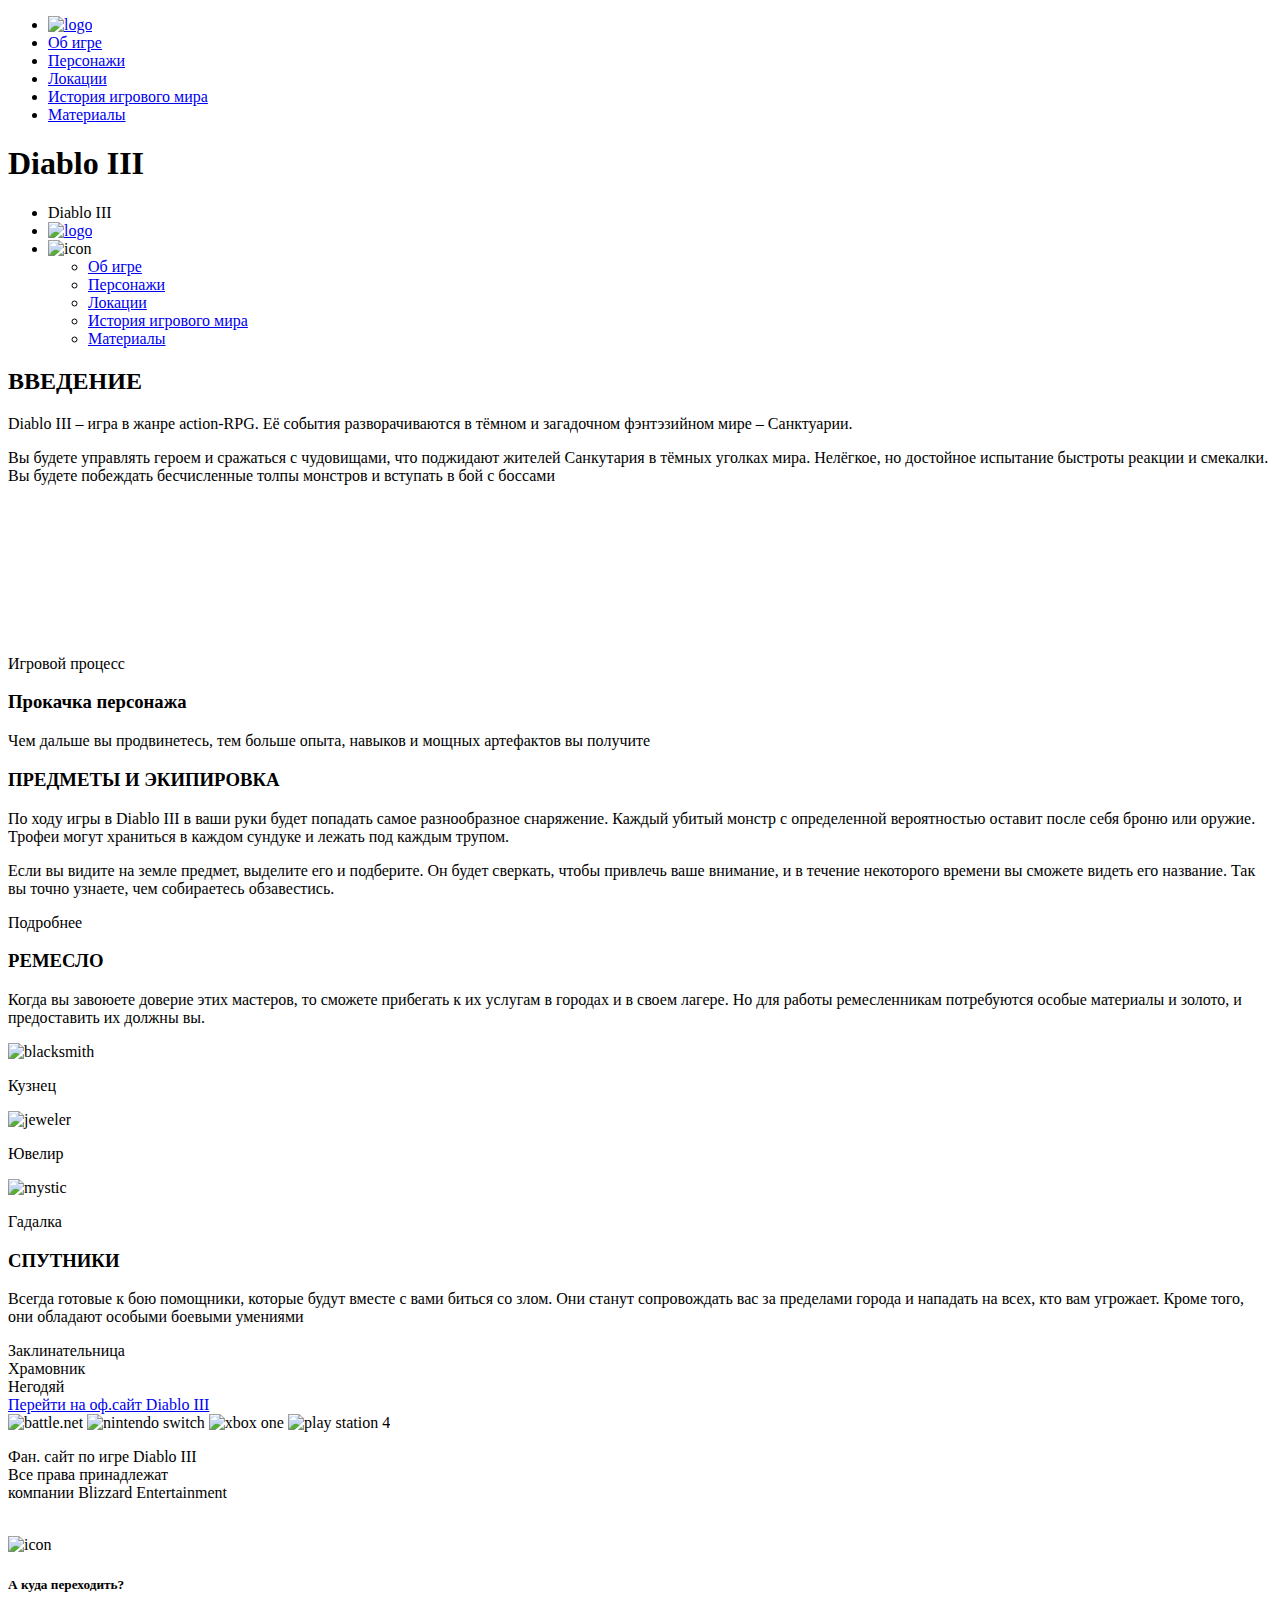
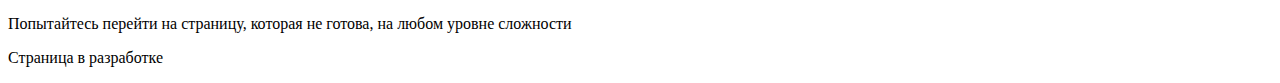
==== about-the-game.html @ d880ed11 "Add files via upload" ====
<!DOCTYPE HTML>
<html lang="ru">
	<head>
		<meta charset="utf-8">
		<meta name="viewport" content="width=device-width, initial-scale=1">
		<title>Diablo III</title>
		<link rel="stylesheet" type="text/css" href="Css/style.css">
		<link rel="stylesheet" type="text/css" href="../Coursework/Css/about-the-game.css">
		<link rel="stylesheet" type="text/css" href="Css/media-to-800.css">
		<link rel="stylesheet" type="text/css" href="Css/media-to-500.css">
		<link rel="stylesheet" type="text/css" href="Css/media-from-2000.css">
		<link rel="shortcut icon" href="img/logo.png" type="image/x-icon">
	</head>
	<body id="body">
		<header>
			<div class="menu">
				<ul class="menu__list">
					<li>
						<a href="index.html"><img class="menu__logo" src="img/logo.png" alt="logo"></a>
					</li>
					<li><a href="about-the-game.html">Об игре</a></li>
					<li><a href="error-404.html">Персонажи</a></li>
					<li><a href="error-404.html">Локации</a></li>
					<li><a href="error-404.html">История игрового мира</a></li>
					<li><a href="error-404.html">Материалы</a></li>
				</ul>
				<h1>Diablo III</h1>
			</div>
			<div class="menu-for-mobile">
				<ul class="menu-for-mobile__list">
					<li class="not-h1">
						Diablo III 
					</li>
					<li>
						<a href="index.html"><img class="menu-for-mobile__logo" src="img/logo.png" alt="logo"></a>
					</li>
					<li>
						<img onclick="myFunction()" class="dropbtn menu-for-mobile__icon-menu" src="img/menu-icon-mobile.svg" alt="icon">
						<div class="menu-dropdown-block">
							<ul id="myDropdown" class="dropdown-content">
								<li><a href="about-the-game.html">Об игре</a></li>
								<li><a href="error-404.html">Персонажи</a></li>
								<li><a href="error-404.html">Локации</a></li>
								<li><a href="error-404.html">История игрового мира</a></li>
								<li><a href="error-404.html">Материалы</a></li>
							</ul>
						</div>
					</li>
				</ul>
			</div>
			<div class="block-under-menu"></div>
		</header>
		<section class="introduction">
			<div class="introduction__block-1">
				<div class="introduction__info">
					<h2>ВВЕДЕНИЕ</h2>
					<p>Diablo III – игра в жанре action-RPG. Её события разворачиваются в тёмном и загадочном фэнтэзийном мире – Санктуарии.</p>
					<p>Вы будете управлять героем и сражаться с чудовищами, что поджидают жителей Санкутария в тёмных уголках мира. Нелёгкое, но достойное испытание быстроты реакции и смекалки. Вы будете побеждать бесчисленные толпы монстров и вступать в бой с боссами</p>
				</div>
				<div class="introduction__video">
					<video autoplay loop muted src="video/gameplay-video.mp4"></video>
					<div class="introduction__btn" onclick="NotReadyFunction()">
						<span>Игровой процесс</span>
					</div>
				</div>
			</div>
			<div class="introduction__block-2">
				<h3>Прокачка персонажа</h3>
				<p>Чем дальше вы продвинетесь, тем больше опыта, навыков и мощных артефактов вы получите</p>
				<div class="introduction__img">
					<div class="introduction__img-one introduction__img-one--first"></div>
					<div class="introduction__img-one introduction__img-one--second"></div>
					<div class="introduction__img-one introduction__img-one--third"></div>
				</div>
			</div>
		</section>
		<section class="equipment">
			<h3>ПРЕДМЕТЫ И ЭКИПИРОВКА</h3>
			<p>По ходу игры в Diablo III в ваши руки будет попадать самое разнообразное снаряжение. Каждый убитый монстр с определенной вероятностью оставит после себя броню или оружие. Трофеи могут храниться в каждом сундуке и лежать под каждым трупом.</p>
			<p>Если вы видите на земле предмет, выделите его и подберите. Он будет сверкать, чтобы привлечь ваше внимание, и в течение некоторого времени вы сможете видеть его название. Так вы точно узнаете, чем собираетесь обзавестись.</p>
			<div class="equipment__btn" onclick="NotReadyFunction()">
				<span>Подробнее</span>
			</div>
		</section>
		<section class="craft">
			<h3>РЕМЕСЛО</h3>
			<p>Когда вы завоюете доверие этих мастеров, то сможете прибегать к их услугам в городах и в своем лагере. Но для работы ремесленникам потребуются особые материалы и золото, и предоставить их должны вы.</p>
			<div class="craft__nps">
				<div class="craft__one-nps" onclick="NotReadyFunction()">
					<img src="img/about-the-game/blacksmith.png" alt="blacksmith">
					<p>Кузнец</p>
				</div>
				<div class="craft__one-nps" onclick="NotReadyFunction()">
					<img src="img/about-the-game/jeweler.png" alt="jeweler">
					<p>Ювелир</p>
				</div>
				<div class="craft__one-nps" onclick="NotReadyFunction()">
					<img src="img/about-the-game/mystic.png" alt="mystic">
					<p>Гадалка</p>
				</div>
			</div>
		</section>
		<section class="satellites">
			<div class="satellites__info">
				<h3>СПУТНИКИ</h3>
				<p>Всегда готовые к бою помощники, которые будут вместе с вами биться со злом. Они станут сопровождать вас за пределами города и нападать на всех, кто вам угрожает. Кроме того, они обладают особыми боевыми умениями</p>
			</div>
			<div class="satellites__buttons">
				<div class="satellites__one-btn" onclick="NotReadyFunction()">
					<span>Заклинательница</span>
				</div>
				<div class="satellites__one-btn" onclick="NotReadyFunction()">
					<span>Храмовник</span>
				</div>
				<div class="satellites__one-btn" onclick="NotReadyFunction()">
					<span>Негодяй</span>
				</div>
			</div>
		</section>
		<footer class="footer">
			<div class="footer__info">
				<div class="footer__btn"><a href="https://eu.diablo3.blizzard.com/ru-ru/" target="_blank"><span>Перейти на оф.сайт Diablo III</span></a></div>
				<div class="footer__platforms">
					<img class="battle-net" src="img/footer/battle-net.png" alt="battle.net">
					<img src="img/footer/nintendo-switch.png" alt="nintendo switch">
					<img class="xbox" src="img/footer/xbox-one.png" alt="xbox one">
					<img src="img/footer/play-station-4.png" alt="play station 4">
				</div>
			</div>
			<div class="footer__img">
				<p>Фан. сайт по игре Diablo III<br>Все права принадлежат<br>компании Blizzard Entertainment</p><br>
			</div>
		</footer>
		
		<div id="snackbar">
			<div class="alert-content">
				<img src="img/img-alert.png" alt="icon">
				<div class="alert-content__info">
					<h5>А куда переходить?</h5>
					<p>Попытайтесь перейти на страницу, которая не готова, на любом уровне сложности</p>
					<p>Страница в разработке</p>
				</div>
			</div>
		</div>
		
		<script src="js/main.js"></script>
	</body>
</html>
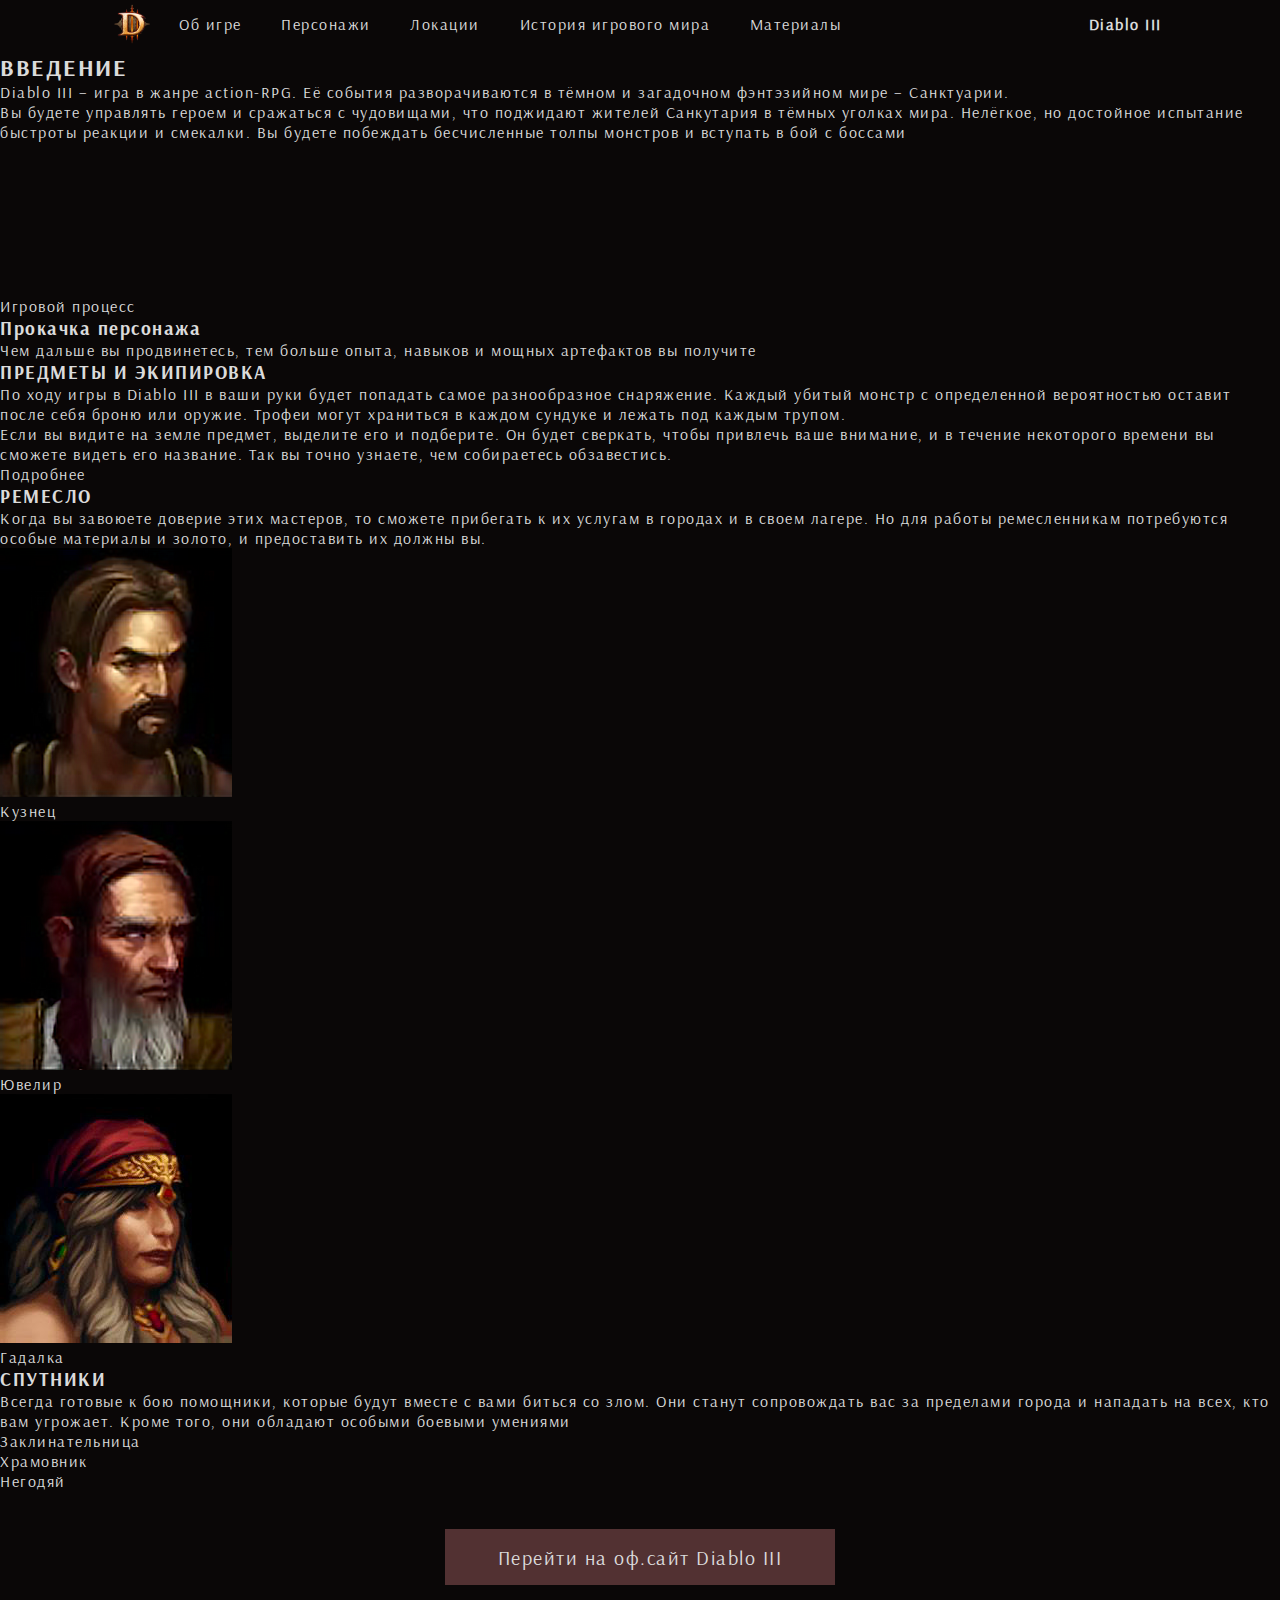
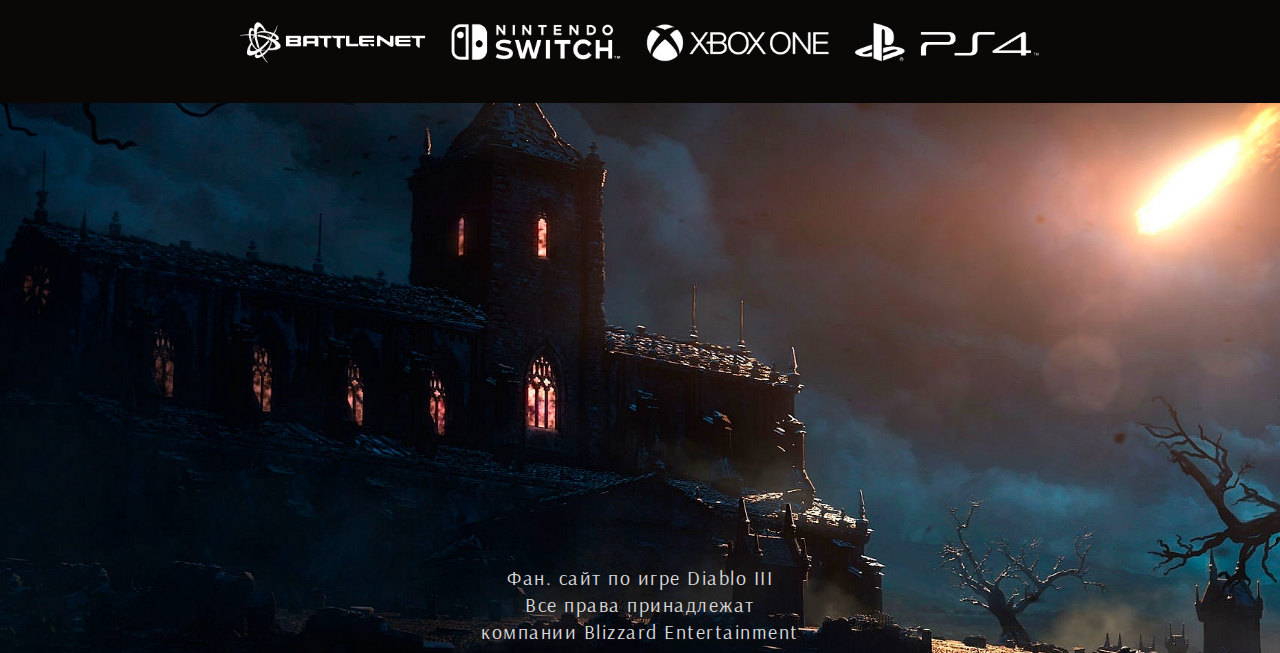
==== commit c15d0303: "Update about-the-game.html" ====
--- a/about-the-game.html
+++ b/about-the-game.html
@@ -4,11 +4,11 @@
 		<meta charset="utf-8">
 		<meta name="viewport" content="width=device-width, initial-scale=1">
 		<title>Diablo III</title>
-		<link rel="stylesheet" type="text/css" href="Css/style.css">
-		<link rel="stylesheet" type="text/css" href="../Coursework/Css/about-the-game.css">
-		<link rel="stylesheet" type="text/css" href="Css/media-to-800.css">
-		<link rel="stylesheet" type="text/css" href="Css/media-to-500.css">
-		<link rel="stylesheet" type="text/css" href="Css/media-from-2000.css">
+		<link rel="stylesheet" type="text/css" href="css/style.css">
+		<link rel="stylesheet" type="text/css" href="../Coursework/css/about-the-game.css">
+		<link rel="stylesheet" type="text/css" href="css/media-to-800.css">
+		<link rel="stylesheet" type="text/css" href="css/media-to-500.css">
+		<link rel="stylesheet" type="text/css" href="css/media-from-2000.css">
 		<link rel="shortcut icon" href="img/logo.png" type="image/x-icon">
 	</head>
 	<body id="body">
@@ -145,4 +145,4 @@
 		
 		<script src="js/main.js"></script>
 	</body>
-</html>+</html>
--- a/css/style.css
+++ b/css/style.css
@@ -0,0 +1,284 @@
+@font-face {
+  font-family: "Arsenal_300";
+  src: url("fonts/Arsenal-Regular.ttf");
+}
+@font-face {
+  font-family: "Arsenal_700";
+  src: url("fonts/Arsenal-Bold.ttf");
+}
+* {
+  padding: 0;
+  margin: 0;
+  box-sizing: border-box;
+}
+body::-webkit-scrollbar {
+  width: 4px;
+}
+body::-webkit-scrollbar-track {
+  background: rgba(0, 0, 0, 0);
+}
+body::-webkit-scrollbar-thumb {
+  background-color: #aaaaaa;
+  border-radius: 20px;
+}
+body {
+  overflow-x: hidden;
+}
+.text_base {
+  color: #dbdbdb;
+  letter-spacing: 1.5px;
+  cursor: default;
+}
+h2,
+h3,
+h4,
+h5 {
+  color: #dbdbdb;
+  letter-spacing: 1.5px;
+  cursor: default;
+  font-family: Arsenal_700;
+}
+h1,
+h6,
+p,
+li,
+a,
+span {
+  color: #dbdbdb;
+  letter-spacing: 1.5px;
+  cursor: default;
+  font-family: Arsenal_300;
+}
+a {
+  cursor: pointer;
+  text-decoration: none;
+}
+body {
+  background-color: #0a0707;
+  overflow-x: hidden;
+}
+.menu {
+  width: 100%;
+  padding: 0 7.8%;
+  background-color: #0a0707;
+  display: flex;
+  align-items: center;
+  justify-content: space-around;
+  position: fixed;
+  z-index: 999;
+}
+.menu h1 {
+  font-size: 16px;
+  width: 100px;
+}
+.menu__list {
+  width: 100%;
+  display: flex;
+  align-items: center;
+  justify-content: flex-start;
+  column-gap: 4%;
+  list-style-type: none;
+}
+.menu__list li {
+  font-size: 16px;
+}
+.menu__list li a:hover {
+  color: #b5b5b5;
+}
+.menu__logo {
+  width: 40px;
+  margin: 10% 0 0 30%;
+}
+.menu__logo:hover {
+  filter: brightness(75%);
+}
+.menu-for-mobile {
+  display: none !important;
+  width: 100%;
+  padding: 0 5%;
+  background-color: #0a0707;
+  position: fixed;
+  z-index: 999;
+}
+.menu-for-mobile__list {
+  width: 100%;
+  display: flex;
+  align-items: center;
+  justify-content: space-between;
+  column-gap: 4.8%;
+  list-style-type: none;
+}
+.menu-for-mobile__list li {
+  font-size: 19px;
+}
+.menu-for-mobile__logo {
+  width: 41px;
+  margin: 15% 0 0 -30px;
+}
+.menu-for-mobile__icon-menu {
+  margin: 5px 0 0 5px;
+}
+.dropdown-content {
+  display: none !important;
+  position: absolute;
+  width: 400px;
+  padding: 0 10px;
+  overflow: auto;
+  background: #0a0707;
+  z-index: 100;
+  list-style-type: none;
+  animation: dropdown 0.5s;
+}
+.dropdown-content li {
+  width: 80%;
+  margin-left: 10%;
+  padding: 3%;
+  border-top: 0.2px solid rgba(255, 255, 255, 0.36);
+}
+.dropdown-content::-webkit-scrollbar {
+  width: 0px;
+}
+.menu-dropdown-block {
+  width: 100%;
+  overflow-x: hidden;
+  display: flex;
+  justify-content: flex-end;
+}
+@keyframes dropdown {
+  from {
+    height: 0px;
+  }
+  to {
+    height: 228px;
+  }
+}
+.show {
+  display: block !important;
+}
+.stop {
+  overflow: hidden;
+}
+.block-under-menu {
+  width: 100%;
+  background-color: #0a0707;
+  height: 52px;
+}
+.footer {
+  width: 100%;
+}
+.footer__info {
+  width: 100%;
+  padding: 3% 0;
+  display: flex;
+  flex-direction: column;
+  align-items: center;
+  background-color: #0a0707;
+}
+.footer__btn {
+  border: none;
+  width: 390px;
+  height: 56px;
+  background-color: #523132;
+  display: flex;
+  justify-content: center;
+  align-items: center;
+  text-align: center;
+  margin-bottom: 2.8%;
+  font-size: 20px;
+  padding: 0.8% 2%;
+}
+.footer__btn:hover {
+  background-color: #362021;
+  cursor: pointer;
+}
+.footer__btn:hover span {
+  cursor: pointer;
+}
+.footer__platforms {
+  width: 800px;
+  display: flex;
+  justify-content: space-between;
+  align-items: center;
+}
+.footer__platforms img {
+  height: 43px;
+}
+.footer__img {
+  padding-bottom: 8px;
+  width: 100%;
+  height: 550px;
+  background-image: url('../img/footer/background-pc.png');
+  background-size: cover;
+  background-position: center;
+  background-repeat: no-repeat;
+  font-size: 20px;
+  line-height: 27px;
+  text-align: center;
+  display: flex;
+  justify-content: center;
+  align-items: flex-end;
+}
+#snackbar {
+  width: 100%;
+  visibility: hidden;
+  position: fixed;
+  z-index: 100;
+  display: flex;
+  justify-content: center;
+  bottom: 30px;
+}
+.alert-content {
+  width: 576px;
+  display: flex;
+  justify-content: center;
+  align-items: center;
+  background-color: #000000;
+  box-shadow: 3px 3px 10px rgba(0, 0, 0, 0.803);
+}
+.alert-content img {
+  width: 80px;
+  height: 80px;
+  margin: 6px;
+}
+.alert-content__info h5 {
+  font-size: 22px;
+  border-bottom: 1px solid #dbdbdb;
+  margin: 0 10px 0;
+  padding: 5px;
+  color: #dbdbdb;
+}
+.alert-content__info p {
+  font-size: 16px;
+  color: #b69e79;
+  margin: 0 10px 0;
+  padding: 5px;
+}
+.alert-content__info p:last-of-type {
+  display: none;
+}
+#snackbar.show {
+  display: flex !important;
+  justify-content: center;
+  visibility: visible;
+  animation: fadein 0.5s, fadeout 0.5s 2.5s;
+}
+@keyframes fadein {
+  from {
+    bottom: 0;
+    opacity: 0;
+  }
+  to {
+    bottom: 30px;
+    opacity: 1;
+  }
+}
+@keyframes fadeout {
+  from {
+    bottom: 30px;
+    opacity: 1;
+  }
+  to {
+    bottom: 0;
+    opacity: 0;
+  }
+}
--- a/css/media-to-800.css
+++ b/css/media-to-800.css
@@ -0,0 +1,303 @@
+@media screen and (max-width: 1300px) {
+  /* Главная */
+  .section-location__5-card {
+    flex-wrap: wrap;
+    gap: 30px;
+    justify-content: center;
+  }
+  .section-location__5-card a {
+    width: 30%;
+  }
+  .section-location__5-card a .section-location__card {
+    width: 100%;
+  }
+  .section-location__card {
+    width: 30%;
+  }
+  .section-heroes__info {
+    width: 50%;
+  }
+  .section-heroes__cards {
+    width: 70%;
+  }
+  /* Об игре */
+  .satellites__buttons a {
+    width: 200px;
+  }
+  .satellites__one-btn {
+    width: 200px;
+  }
+}
+@media screen and (max-width: 1200px) {
+  /* Главная */
+  .section-story__info {
+    width: 35%;
+  }
+}
+@media screen and (max-width: 1100px) {
+  /* Охотник на демонов */
+  .about-character {
+    height: 2000px;
+    padding: 0 5%;
+  }
+  .about-character__part-1 {
+    flex-direction: column;
+  }
+  .about-character__part-1 img {
+    order: -1;
+  }
+  .about-character__part-2 {
+    flex-direction: column;
+  }
+  .about-character__part-1-info div p {
+    width: 100%;
+  }
+}
+@media screen and (max-width: 1000px) {
+  /* Главная */
+  .menu {
+    display: none;
+  }
+  .menu-for-mobile {
+    display: block !important;
+  }
+  .background-header {
+    background-image: url('../img/main/diablo-background.png');
+    background-size: cover;
+    background-position: center;
+    height: 550px;
+  }
+  .background-header__box-logo {
+    height: 450px;
+    background-image: url('../img/main/diablo-lll-logo.png');
+    background-size: cover;
+    background-repeat: no-repeat;
+    background-position: 15px center;
+  }
+  .background-header__box-logo img {
+    display: none;
+  }
+  .background-header__diablo {
+    display: none;
+  }
+  .section-story {
+    height: 1100px;
+    overflow-y: hidden;
+    flex-direction: column;
+  }
+  .section-story__img {
+    order: -1;
+    width: 90%;
+    margin-left: 6%;
+  }
+  .section-story__info {
+    width: 80%;
+    margin: 50% 10% 0;
+  }
+  .section-story__info h2 {
+    text-align: center;
+  }
+  .section-story__btn {
+    align-self: center;
+  }
+  .section-heroes {
+    height: 1700px;
+    display: flex;
+    flex-direction: column;
+  }
+  .section-heroes__info {
+    z-index: 10;
+    position: relative;
+    width: 100%;
+    margin: 5% 0 0 0;
+  }
+  .section-heroes__info h3 {
+    font-size: 36px;
+    margin: 0 10%;
+  }
+  .section-heroes__info p {
+    font-size: 28px;
+    margin: 0 15%;
+  }
+  .section-heroes__cards .one-hero-card {
+    width: 47%;
+  }
+  .section-heroes__cards .one-hero-card p {
+    width: 100%;
+    font-size: 28px;
+  }
+  .section-heroes__cards a {
+    width: 47%;
+  }
+  .section-heroes__bg-necromancer {
+    width: 230%;
+    margin: -40% 0 0 -70%;
+  }
+  .footer__platforms {
+    width: 700px;
+  }
+  .footer__platforms img {
+    height: 40px;
+  }
+  /* Об игре */
+  .introduction {
+    height: 1604px;
+    background-image: url('../img/about-the-game/background-header-1000.png');
+  }
+  .introduction__block-1 {
+    height: 70%;
+    flex-direction: column;
+    justify-content: center;
+    align-items: center;
+  }
+  .introduction__info {
+    width: 100%;
+  }
+  .introduction__video {
+    margin-top: 10%;
+    width: 80%;
+    min-width: 380px;
+  }
+  .introduction__block-2 p {
+    width: 90%;
+  }
+  .introduction__img {
+    margin-top: 10%;
+  }
+  .equipment {
+    height: 600px;
+    background-image: url('../img/about-the-game/background-equipment-1000.png');
+    background-position: center;
+    padding: 0 8%;
+    justify-content: flex-end;
+  }
+  .equipment h3 {
+    font-size: 32px;
+    text-align: center;
+  }
+  .equipment__btn {
+    margin: 2.3% 0 3%;
+    padding: 10px 0;
+  }
+  .craft__nps {
+    width: 390px;
+  }
+  .satellites {
+    height: 800px;
+    background-color: black;
+    background-image: url('../img/about-the-game/background-companion-full.jpeg');
+    background-size: 100%;
+    background-position: center top;
+    justify-content: flex-end;
+    padding-bottom: 10%;
+  }
+  .satellites__info {
+    width: 90%;
+    background: none;
+  }
+  .satellites__buttons {
+    width: 80%;
+    flex-wrap: wrap;
+    justify-content: center;
+    gap: 25px;
+  }
+  /* Охотник на демонов */
+  .demon-hunter-story {
+    background-color: black;
+    background-size: 100%;
+    background-position: top;
+    height: 1242px;
+  }
+  .demon-hunter-story .over-img {
+    width: 100%;
+    height: 1142px;
+  }
+  .demon-hunter-story__heroes {
+    width: 60%;
+    margin: 2% 20% 0;
+    flex-wrap: wrap;
+  }
+  .demon-hunter-story__heroes img {
+    width: 20%;
+  }
+  .demon-hunter-story__info {
+    width: 100%;
+    margin: 292px 0 0;
+    padding: 0.5% 5%;
+    background: linear-gradient(0deg, #000000 70%, rgba(0, 0, 0, 0.9) 80%, rgba(0, 0, 0, 0) 100%);
+  }
+  .demon-hunter-story__info p {
+    width: 100%;
+  }
+  .demon-hunter-story__bg-img {
+    height: 80%;
+  }
+  /* Тристрам */
+  .map__info {
+    width: 100%;
+  }
+  .map hr {
+    margin-top: 75px;
+  }
+  .locations__one-card {
+    width: 32.8%;
+  }
+}
+@media screen and (max-width: 800px) {
+  /* Главная */
+  .footer__info {
+    padding: 30px;
+  }
+  .footer__platforms {
+    width: 400px;
+    flex-wrap: wrap;
+    justify-content: center;
+    gap: 20px;
+  }
+  .footer__platforms img {
+    height: 35px;
+  }
+  .section-location {
+    padding: 2.2% 10% 7.1%;
+  }
+  .section-location h2 {
+    width: 95%;
+  }
+  .section-location__5-card {
+    margin-top: 7%;
+  }
+  .section-location__5-card a {
+    width: 45%;
+  }
+  .section-location__5-card a .section-location__card {
+    width: 100%;
+  }
+  .section-location__card {
+    background-position: center;
+    width: 45%;
+  }
+  /* Об игре */
+  .craft {
+    height: 600px;
+    background-image: url('../img/about-the-game/background-craft-800.png');
+    background-size: cover;
+    background-position: center;
+    padding: 0 9% 3%;
+    justify-content: end;
+  }
+  /* Охотник на демонов */
+  .demon-hunter-story__heroes {
+    width: 70%;
+    margin: 2% 15% 0;
+  }
+  .about-character__part-1 img {
+    width: 55%;
+  }
+  /* Тристрам */
+  .map__mark p {
+    font-size: 22px;
+  }
+  .map hr {
+    margin-top: 95px;
+  }
+}
--- a/css/media-to-500.css
+++ b/css/media-to-500.css
@@ -0,0 +1,451 @@
+@media screen and (max-width: 700px) {
+  /* Главная */
+  .background-header {
+    height: 400px;
+  }
+  .background-header__box-logo {
+    align-items: flex-start;
+  }
+  .background-header__box-logo img {
+    margin: -7% -20px 0 0;
+    width: 110%;
+  }
+  .background-header__box-logo {
+    height: 300px;
+    background-position: 10px center;
+  }
+  .background-header__diablo {
+    display: none;
+  }
+  .menu-for-mobile .not-h1 {
+    display: none;
+  }
+  .menu-for-mobile__logo {
+    margin: 5px 0 0 5px;
+  }
+  .section-story {
+    height: 1050px;
+  }
+  .section-story__img {
+    width: 90%;
+    margin: 5% 0 0 4%;
+  }
+  .section-story__info {
+    width: 80%;
+    margin: 50% 30% 0 35%;
+  }
+  .section-story__info h2 {
+    margin-left: -20px;
+  }
+  .section-story__btn {
+    margin-left: -30px;
+  }
+  /* Об игре */
+  .satellites {
+    height: 800px;
+    background-image: url('../img/about-the-game/background-companion-full-700.png');
+  }
+  .satellites__info h3 {
+    font-size: 52px;
+    margin-bottom: 15px;
+  }
+  .satellites__info p {
+    margin-bottom: 20px;
+    font-size: 18px;
+    text-align: left;
+  }
+  .satellites__buttons a {
+    width: 250px;
+  }
+  .satellites__one-btn {
+    width: 250px;
+  }
+  /* Тристрам */
+  .locations__one-card {
+    width: 49.5%;
+  }
+  .locations__one-card p {
+    font-size: 18px;
+  }
+  .locations__buttons {
+    flex-wrap: wrap;
+  }
+  .locations__btn {
+    font-size: 32px;
+    padding: 1% 0;
+  }
+  .modal-content {
+    background-size: 120%;
+    background-repeat: no-repeat;
+    background-position: center top;
+    background-color: #000000;
+    padding-top: 55%;
+    align-items: flex-start;
+  }
+  .modal-content__info {
+    background-color: transparent;
+  }
+  /* */
+  .alert-content {
+    width: 370px;
+  }
+  .alert-content img {
+    width: 100px;
+    height: 100px;
+  }
+  .alert-content__info p {
+    font-size: 16px;
+  }
+}
+@media screen and (max-width: 600px) {
+  /* Охотник на демонов */
+  .demon-hunter-story {
+    background-image: url('../img/characters-demon-hunter/demon-hunter-background-whole.png');
+    background-size: 100%;
+    background-position: center top;
+    height: 1500px;
+  }
+  .demon-hunter-story .over-img {
+    width: 100%;
+    height: 1142px;
+  }
+  .demon-hunter-story__heroes {
+    width: 100%;
+    margin: 2% 0 0;
+    flex-wrap: wrap;
+  }
+  .demon-hunter-story__heroes img {
+    width: 22%;
+  }
+  .demon-hunter-story__info {
+    width: 100%;
+    margin: 90% 0 0;
+    padding: 0.5% 5%;
+  }
+  .demon-hunter-story__info p {
+    width: 100%;
+  }
+  .demon-hunter-story__info h2 {
+    text-align: center;
+    font-size: 30px;
+  }
+  .demon-hunter-story__info h3 {
+    text-align: center;
+    font-size: 22px;
+  }
+  .demon-hunter-story__bg-img {
+    display: none;
+  }
+  .about-character {
+    height: 2500px;
+  }
+  .about-character__part-2 img {
+    width: 95%;
+    margin-left: 0px;
+  }
+  /* Тристрам */
+  .map__info p {
+    font-size: 22px;
+  }
+  .map hr {
+    margin-top: 70px;
+  }
+  .locations__one-card {
+    width: 100%;
+  }
+  .locations__one-card p {
+    font-size: 24px;
+  }
+}
+@media screen and (max-width: 500px) {
+  /* Главная */
+  .dropdown-content {
+    width: 260px;
+    padding-bottom: 2%;
+  }
+  .dropdown-content li {
+    width: 80%;
+    margin-left: 10%;
+    padding: 3%;
+  }
+  .background-header {
+    height: 300px;
+    background-position: center;
+  }
+  .background-header__box-logo {
+    background-size: cover;
+    height: 300px;
+    background-position: center -50px;
+  }
+  .background-header__diablo {
+    display: none;
+  }
+  .menu-for-mobile__list li {
+    font-size: 18px;
+  }
+  .section-story {
+    max-width: 500px;
+    overflow: hidden;
+    height: 1200px;
+  }
+  .section-story__img {
+    width: 130%;
+    margin-left: 6%;
+  }
+  .section-story__info {
+    margin: 90% 25% 0;
+    font-size: 18px;
+  }
+  .section-story__info h2 {
+    margin-left: 0;
+    font-size: 28px;
+  }
+  .section-story__btn {
+    margin-left: 0;
+  }
+  .section-location {
+    padding: 10% 10% 12%;
+  }
+  .section-location h2 {
+    font-size: 25px;
+  }
+  .section-location__5-card {
+    margin-top: 15%;
+  }
+  .section-location__5-card a {
+    width: 85%;
+  }
+  .section-location__5-card a .section-location__card {
+    width: 100%;
+  }
+  .section-location__card {
+    background-position: center;
+    width: 85%;
+  }
+  .section-heroes {
+    height: 1850px;
+  }
+  .section-heroes__cards {
+    justify-content: center;
+    row-gap: 40px;
+    background: linear-gradient(90deg, rgba(0, 0, 0, 0), rgba(255, 255, 255, 0.03), rgba(0, 0, 0, 0));
+  }
+  .section-heroes__cards .one-hero-card {
+    width: 80%;
+  }
+  .section-heroes__cards .one-hero-card p {
+    width: 100%;
+    font-size: 28px;
+  }
+  .section-heroes__cards a {
+    width: 80%;
+  }
+  .section-heroes__bg-necromancer {
+    display: none;
+  }
+  .footer__info {
+    row-gap: 25px;
+  }
+  .footer__platforms {
+    width: 250px;
+  }
+  .footer__platforms img {
+    height: 50px;
+  }
+  .footer__btn {
+    width: 250px;
+    height: 56px;
+    display: flex;
+    justify-content: center;
+    align-items: center;
+    padding: 0.8% 2%;
+    margin-bottom: 2.8%;
+  }
+  /* Об игре */
+  .introduction__video {
+    width: 100%;
+    min-width: 280px;
+  }
+  .introduction__block-1 {
+    height: 60%;
+  }
+  .introduction__block-2 {
+    margin-top: 5%;
+  }
+  .introduction__block-2 h3 {
+    text-align: center;
+  }
+  .introduction__block-2 p {
+    width: 95%;
+    text-align: left;
+  }
+  .introduction__img {
+    margin-top: 1%;
+    margin-top: 10%;
+    column-gap: 1%;
+  }
+  .equipment {
+    height: 800px;
+    background-image: url('../img/about-the-game/background-equipment-500.png');
+    background-position: center 0%;
+    padding: 0 8%;
+    justify-content: flex-end;
+  }
+  .equipment h3 {
+    font-size: 28px;
+    margin-bottom: 10px;
+  }
+  .equipment p {
+    font-size: 20px;
+    margin-bottom: 10px;
+  }
+  .craft h3 {
+    font-size: 40px;
+  }
+  .craft p {
+    font-size: 16px;
+    text-align: left;
+  }
+  .craft__nps {
+    margin-top: 3.5%;
+    width: 95%;
+    display: flex;
+    justify-content: space-between;
+  }
+  .craft__nps a {
+    width: 100px;
+  }
+  .craft__nps a .craft__one-nps {
+    width: 100%;
+  }
+  .craft__one-nps p {
+    text-align: center;
+  }
+  /* Тристрам */
+  .map__info h2 {
+    font-size: 60px;
+  }
+  .map__info h3 {
+    font-size: 26px;
+  }
+  .map__info p {
+    font-size: 22px;
+    white-space: pre-wrap;
+    text-align: start;
+  }
+  .map__info p br {
+    display: none;
+  }
+}
+@media screen and (max-width: 400px) {
+  /* Главная */
+  .section-heroes {
+    height: 1730px;
+  }
+  /* Об игре */
+  .introduction {
+    height: 1404px;
+  }
+  .introduction__video video {
+    display: none;
+  }
+  .introduction__btn {
+    margin-top: 0%;
+  }
+  .satellites__info {
+    width: 80%;
+  }
+  .satellites__info h3 {
+    font-size: 46px;
+  }
+  /* Охотник на демонов */
+  .demon-hunter-story {
+    background-position: center top;
+    height: 1700px;
+  }
+  .demon-hunter-story__heroes img {
+    width: 25%;
+  }
+  .demon-hunter-story__info {
+    margin: 70% 0 0;
+    padding-bottom: 5%;
+  }
+  .about-character__part-1-info h4 {
+    font-size: 35px;
+  }
+  .about-character__part-2-info h4 {
+    font-size: 35px;
+  }
+  /* Тристрам */
+  .map__info h3 {
+    font-size: 22px;
+  }
+  .map__tristram-map {
+    margin-top: 120px;
+  }
+  .map hr {
+    display: none;
+  }
+  .modal-content {
+    height: 700px;
+  }
+  .modal-content__info h5 {
+    font-size: 22px;
+  }
+  /* */
+  .alert-content {
+    width: 260px;
+  }
+  .alert-content img {
+    width: 50px;
+    height: 50px;
+  }
+  .alert-content__info h5 {
+    font-size: 16px;
+  }
+  .alert-content__info p:first-of-type {
+    display: none;
+  }
+  .alert-content__info p:last-of-type {
+    display: block;
+    font-size: 13px;
+  }
+}
+@media screen and (max-width: 300px) {
+  /* Главная */
+  .section-story__info {
+    margin: 110% 25% 0;
+  }
+  .section-story__info h2 {
+    font-size: 28px;
+  }
+  .section-story__info p {
+    font-size: 16px;
+  }
+  .section-story__btn {
+    width: 230px;
+  }
+  .section-heroes {
+    height: 1650px;
+  }
+  .footer__img {
+    font-size: 16px;
+  }
+  /* Об игре */
+  .introduction {
+    height: 1704px;
+  }
+  .introduction__block-1 {
+    height: 70%;
+  }
+  .equipment {
+    height: 900px;
+  }
+  .satellites__info h3 {
+    font-size: 40px;
+  }
+  /* Охотник на демонов */
+  .about-character {
+    height: 2800px;
+  }
+}
--- a/css/media-from-2000.css
+++ b/css/media-from-2000.css
@@ -0,0 +1,295 @@
+@media screen and (min-width: 1500px) {
+  .menu h1 {
+    font-size: 20px;
+    width: 120px;
+  }
+  .menu__list {
+    column-gap: 4%;
+  }
+  .menu__list li {
+    font-size: 20px;
+  }
+  .footer__btn {
+    width: 460px;
+    height: 60px;
+    font-size: 26px;
+  }
+  .footer__img {
+    font-size: 28px;
+    line-height: 34px;
+  }
+  /* Главная */
+  .background-header {
+    height: 900px;
+  }
+  .background-header__box-logo {
+    height: 750px;
+  }
+  .section-story {
+    height: 1200px;
+  }
+  .section-heroes {
+    height: 1100px;
+  }
+  /* Охотник на демонов */
+  .demon-hunter-story .over-img {
+    width: 100%;
+  }
+  .demon-hunter-story__info {
+    padding: 0.5% 0 2%;
+  }
+  .demon-hunter-story__info h2 {
+    font-size: 50px;
+  }
+  .demon-hunter-story__info h3 {
+    font-size: 30px;
+  }
+  .demon-hunter-story__info p {
+    margin: 3% 0 0 -0.5%;
+    width: 900px;
+    line-height: 32px;
+    font-size: 26px;
+  }
+  .demon-hunter-story__bg-img {
+    height: 130%;
+    margin: -48px 0 0 0px;
+    filter: grayscale(20%);
+  }
+  .characteristics {
+    padding: 70px 4% 110px 3.5%;
+  }
+  .characteristics__one {
+    width: 310px;
+  }
+  .characteristics__one img {
+    width: 120px;
+  }
+  .characteristics__one h4 {
+    font-size: 28px;
+  }
+  .characteristics__one p {
+    font-size: 19px;
+    line-height: 28px;
+  }
+  .about-character {
+    height: 2000px;
+  }
+  .about-character__part-1-info h4 {
+    margin-left: -15%;
+  }
+  .about-character__part-1-info div p {
+    font-size: 28px;
+    line-height: 36px;
+  }
+  .about-character__part-2-info div p {
+    font-size: 28px;
+    line-height: 36px;
+  }
+  /* Тристрам */
+  .map {
+    height: 1670px;
+  }
+  .map__tristram-map {
+    margin-top: 170px;
+  }
+  .map__tristram-map img {
+    width: 100%;
+  }
+  .locations__btn {
+    font-size: 32px;
+    width: 300px;
+    margin-right: 15px;
+  }
+  .locations__btn--second {
+    width: 370px;
+  }
+  .locations__one-card p {
+    font-size: 26px;
+  }
+  /* */
+  .alert-content {
+    width: 800px;
+  }
+  .alert-content img {
+    width: 130px;
+    height: 130px;
+  }
+  .alert-content__info h5 {
+    font-size: 30px;
+  }
+  .alert-content__info p {
+    font-size: 26px;
+  }
+}
+@media screen and (min-width: 1750px) {
+  /* Главная */
+  .section-story__info h2 {
+    font-size: 50px;
+  }
+  .section-story__info p {
+    font-size: 26px;
+    line-height: 34px;
+  }
+  .section-story__btn {
+    font-size: 26px;
+    width: 350px;
+  }
+  .section-location h2 {
+    font-size: 40px;
+  }
+  .section-location p {
+    font-size: 26px;
+    line-height: 34px;
+  }
+  .section-location__5-card a {
+    width: 280px;
+  }
+  .section-location__card {
+    width: 280px;
+  }
+  .section-location__card h3 {
+    font-size: 30px;
+  }
+  .section-location__card p {
+    font-size: 20px;
+  }
+  .section-heroes__info h3 {
+    font-size: 40px;
+  }
+  .section-heroes__info p {
+    font-size: 26px;
+    line-height: 34px;
+  }
+  .section-heroes__cards {
+    margin-top: 4%;
+  }
+  /* Об игре */
+  .introduction {
+    height: 1500px;
+  }
+  .introduction__info {
+    width: 50%;
+  }
+  .introduction__info h2 {
+    font-size: 50px;
+  }
+  .introduction__info p {
+    font-size: 26px;
+    line-height: 32px;
+  }
+  .introduction__video {
+    width: 500px;
+  }
+  .introduction__btn {
+    width: 300px;
+  }
+  .introduction__btn span {
+    font-size: 24px;
+  }
+  .introduction__block-2 h3 {
+    font-size: 42px;
+  }
+  .introduction__block-2 p {
+    font-size: 26px;
+    line-height: 32px;
+  }
+  .introduction__img-one {
+    width: 300px;
+    height: 500px;
+  }
+  .equipment {
+    height: 480px;
+  }
+  .equipment h3 {
+    font-size: 42px;
+  }
+  .equipment p {
+    font-size: 24px;
+    line-height: 32px;
+  }
+  .equipment__btn {
+    width: 300px;
+  }
+  .equipment__btn span {
+    font-size: 26px;
+  }
+  .craft {
+    height: 480px;
+    padding: 0 45% 0 4%;
+  }
+  .craft h3 {
+    font-size: 46px;
+  }
+  .craft p {
+    font-size: 24px;
+    line-height: 32px;
+  }
+  .craft__nps {
+    width: 550px;
+  }
+  .craft__nps a {
+    width: 140px;
+  }
+  .craft__one-nps {
+    width: 140px;
+  }
+  .craft__one-nps p {
+    font-size: 24px;
+  }
+  .satellites {
+    height: 480px;
+  }
+  .satellites__info h3 {
+    font-size: 50px;
+  }
+  .satellites__info p {
+    font-size: 26px;
+    line-height: 32px;
+  }
+  .satellites__buttons a {
+    width: 300px;
+  }
+  .satellites__one-btn {
+    width: 300px;
+  }
+  .satellites__one-btn span {
+    font-size: 26px;
+  }
+  /* Охотник на демонов */
+  .characteristics {
+    padding: 70px 4% 110px 3.5%;
+  }
+  .characteristics__one {
+    width: 360px;
+  }
+  .characteristics__one img {
+    width: 120px;
+  }
+  .characteristics__one h4 {
+    font-size: 28px;
+  }
+  .characteristics__one p {
+    font-size: 22px;
+    line-height: 28px;
+  }
+  /* Тристрам */
+  .map {
+    height: 1780px;
+  }
+  .map__info {
+    padding-top: 6%;
+  }
+  .map__info h2 {
+    font-size: 90px;
+  }
+  .map__info h3 {
+    font-size: 45px;
+  }
+  .map__info p {
+    font-size: 30px;
+    line-height: 36px;
+  }
+  .map__tristram-map {
+    margin-top: 140px;
+  }
+}
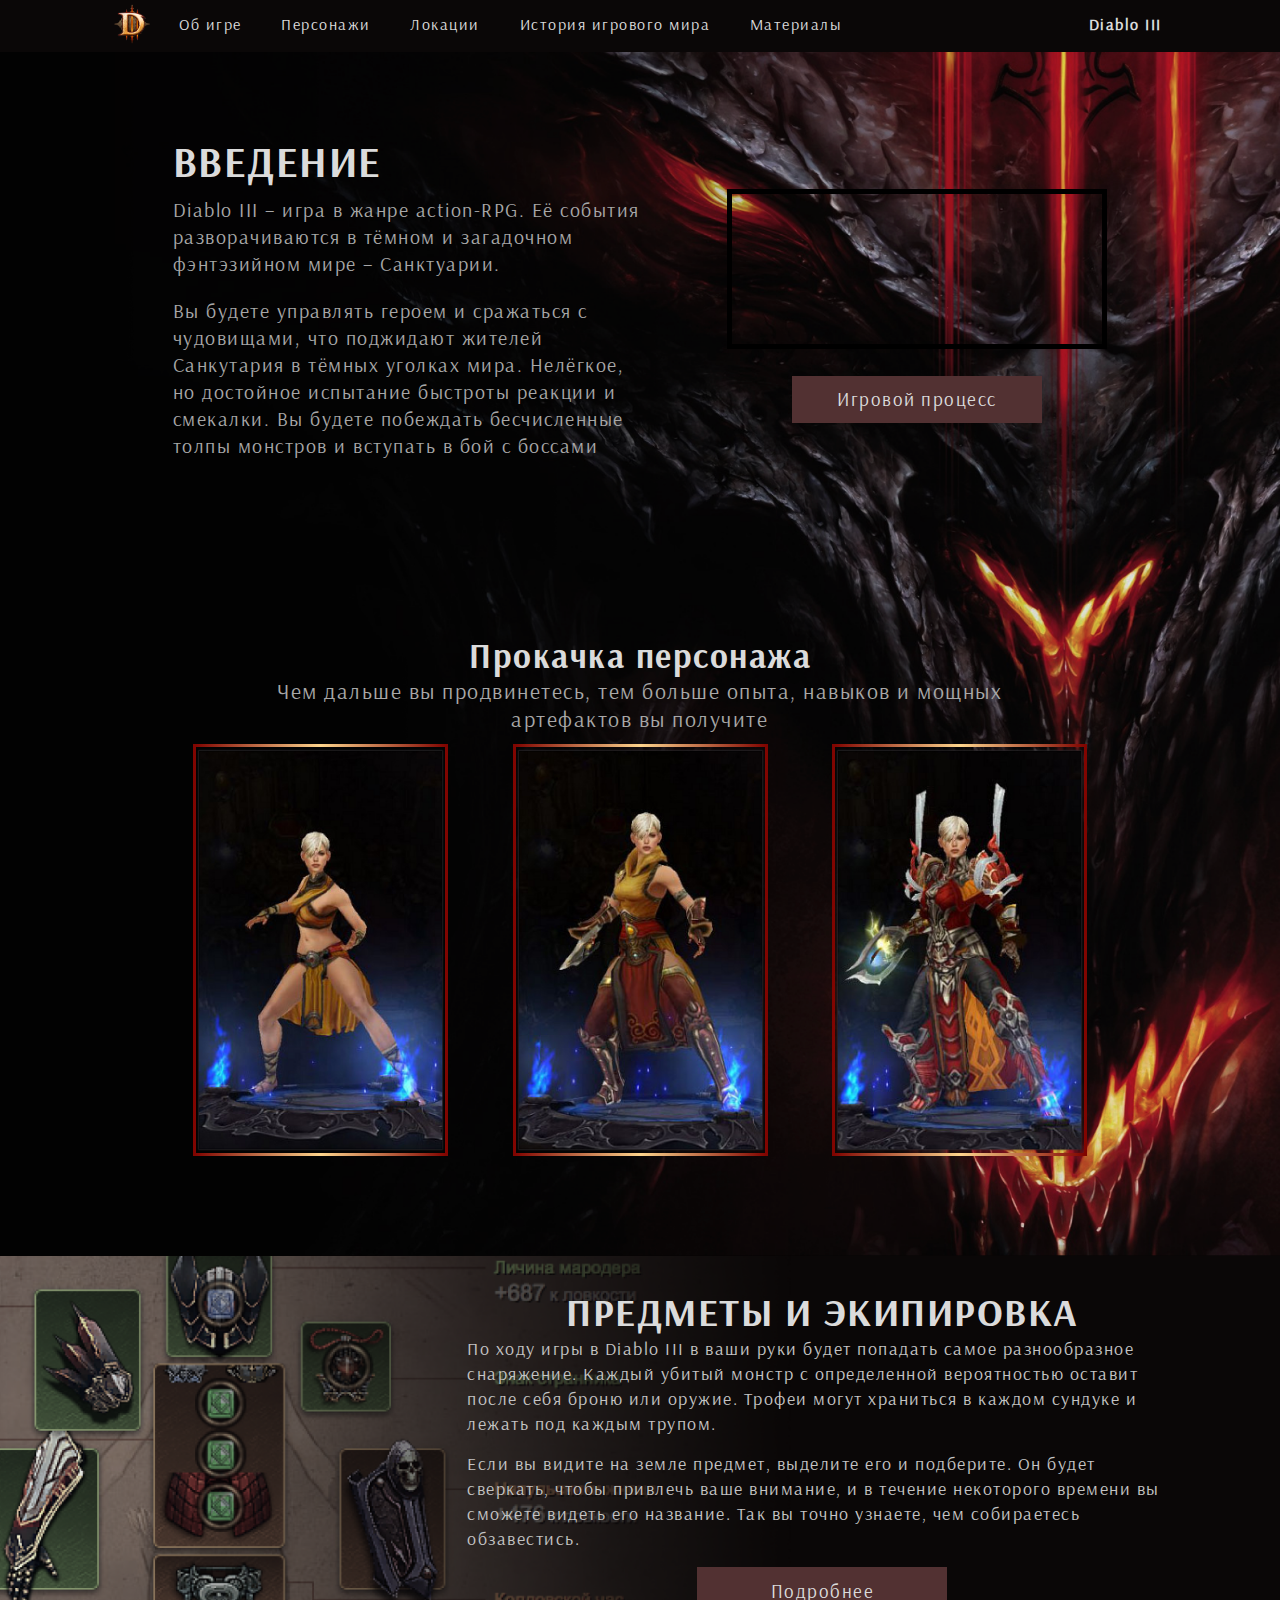
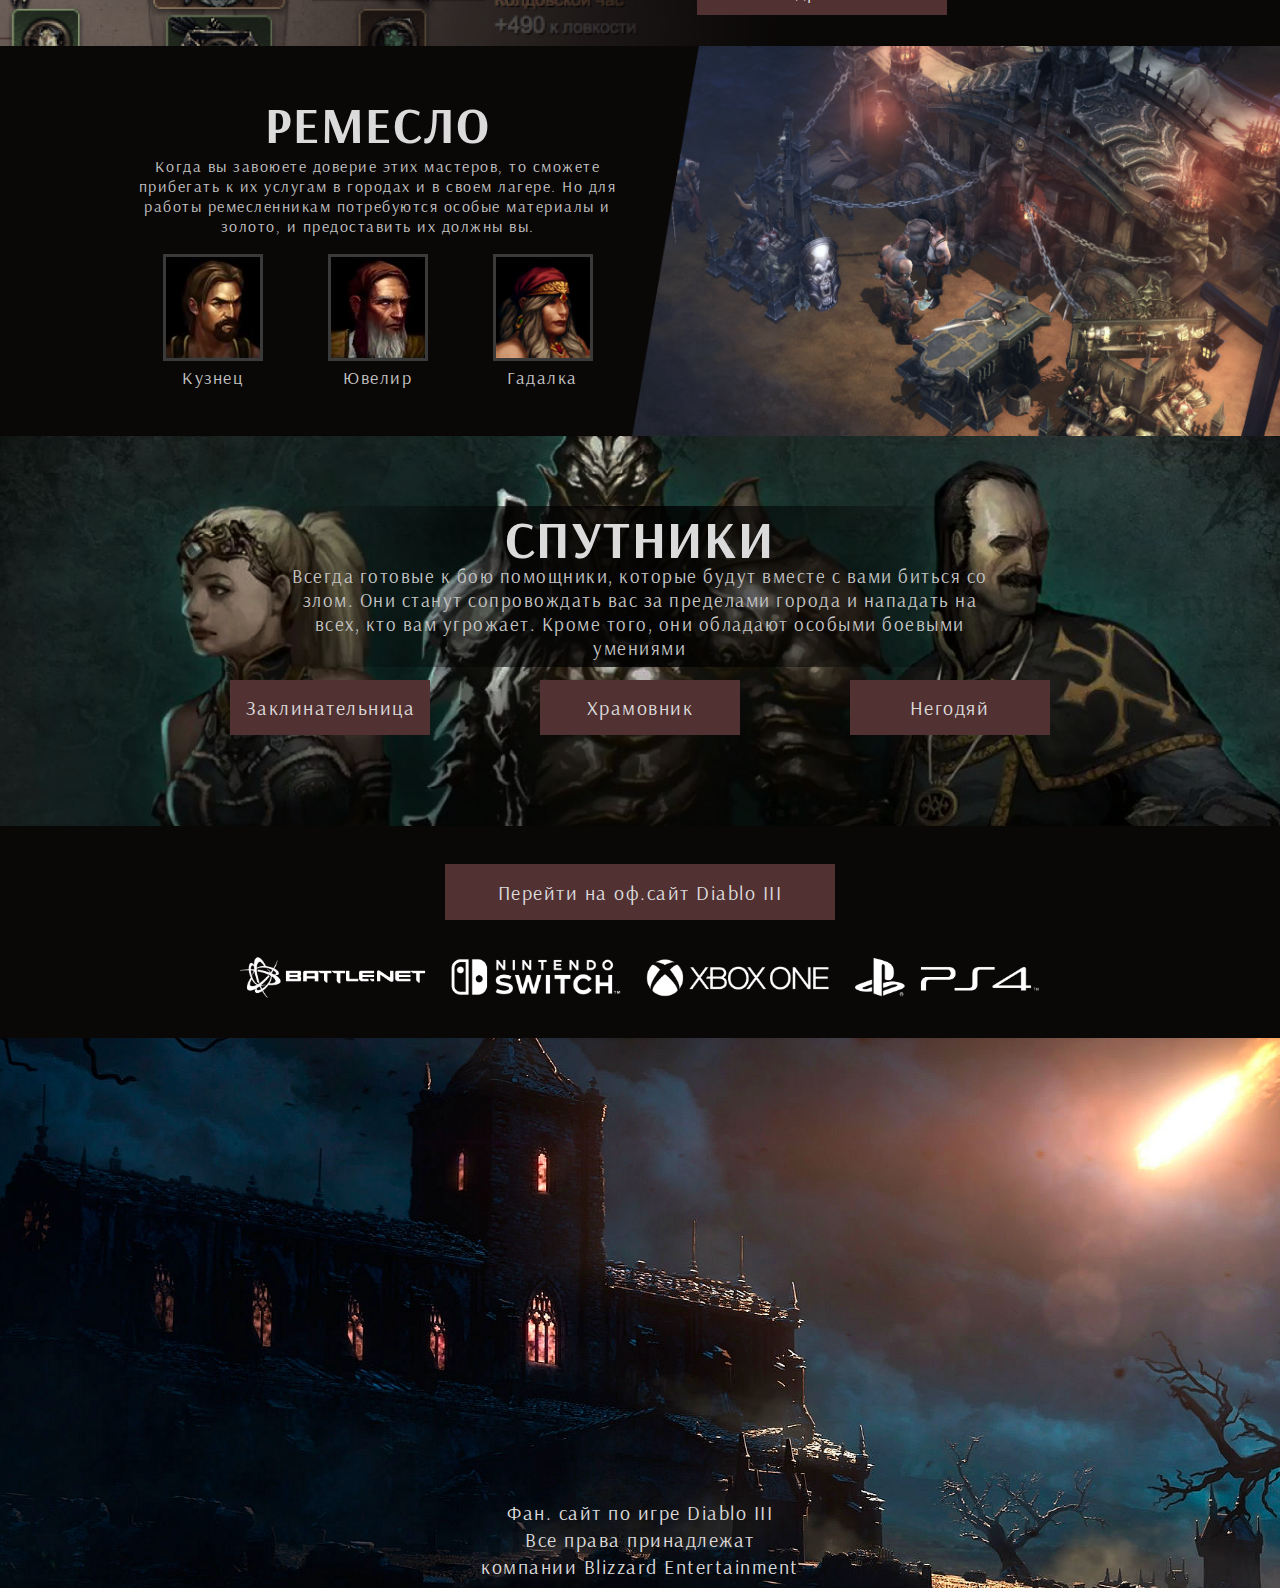
==== commit 22342bbc: "Update about-the-game.html" ====
--- a/about-the-game.html
+++ b/about-the-game.html
@@ -5,7 +5,7 @@
 		<meta name="viewport" content="width=device-width, initial-scale=1">
 		<title>Diablo III</title>
 		<link rel="stylesheet" type="text/css" href="css/style.css">
-		<link rel="stylesheet" type="text/css" href="../Coursework/css/about-the-game.css">
+		<link rel="stylesheet" type="text/css" href="css/about-the-game.css">
 		<link rel="stylesheet" type="text/css" href="css/media-to-800.css">
 		<link rel="stylesheet" type="text/css" href="css/media-to-500.css">
 		<link rel="stylesheet" type="text/css" href="css/media-from-2000.css">
--- a/css/about-the-game.css
+++ b/css/about-the-game.css
@@ -0,0 +1,256 @@
+.introduction {
+  width: 100%;
+  height: 1204px;
+  background-image: url('../img/about-the-game/background-header.png');
+  background-size: cover;
+  background-repeat: no-repeat;
+  background-position: 60% 50%;
+  display: flex;
+  flex-direction: column;
+  align-items: center;
+}
+.introduction__block-1 {
+  margin-top: 10px;
+  width: 73%;
+  height: 43%;
+  display: flex;
+  justify-content: space-between;
+  align-items: center;
+}
+.introduction__info {
+  width: 50%;
+}
+.introduction__info h2 {
+  font-size: 42px;
+  margin-bottom: 8px;
+}
+.introduction__info p {
+  font-size: 20px;
+  color: #a7a7a7;
+  line-height: 27px;
+}
+.introduction__info p:first-of-type {
+  margin-bottom: 20px;
+}
+.introduction__video {
+  margin-top: 2%;
+  width: 380px;
+  display: flex;
+  flex-direction: column;
+  align-items: center;
+}
+.introduction__video video {
+  border: 5px solid black;
+  width: 100%;
+}
+.introduction__btn {
+  background-color: #523132;
+  width: 250px;
+  text-align: center;
+  margin-top: 7%;
+  padding: 3% 0;
+}
+.introduction__btn span {
+  font-size: 19px;
+}
+.introduction__btn:hover {
+  background-color: #362021;
+  cursor: pointer;
+}
+.introduction__btn:hover span {
+  cursor: pointer;
+}
+.introduction__block-2 {
+  margin-top: 8%;
+  width: 90%;
+  height: 57%;
+  display: flex;
+  flex-direction: column;
+  align-items: center;
+}
+.introduction__block-2 h3 {
+  font-size: 34px;
+}
+.introduction__block-2 p {
+  width: 65%;
+  font-size: 22px;
+  text-align: center;
+  color: #a7a7a7;
+}
+.introduction__img {
+  margin-top: 1%;
+  width: 100%;
+  height: 100%;
+  display: flex;
+  justify-content: center;
+  column-gap: 5.6%;
+}
+.introduction__img-one {
+  width: 255px;
+  height: 412px;
+  background-image: url('../img/about-the-game/upgrade-monk-1.png');
+  background-size: cover;
+  background-position: center;
+  background-repeat: no-repeat;
+  border-width: 3px;
+  border-style: solid;
+  border-image-slice: 1;
+  border-image-source: linear-gradient(90deg, #800400, #fdd48c, #800400);
+}
+.introduction__img-one--second {
+  background-image: url('../img/about-the-game/upgrade-monk-2.png');
+}
+.introduction__img-one--third {
+  background-image: url('../img/about-the-game/upgrade-monk-3.png');
+}
+.equipment {
+  width: 100%;
+  height: 390px;
+  background-image: url('../img/about-the-game/background-equipment.png');
+  background-size: cover;
+  background-repeat: no-repeat;
+  padding: 0 8% 0 36.5%;
+  display: flex;
+  flex-direction: column;
+  justify-content: center;
+  align-items: center;
+}
+.equipment h3 {
+  font-size: 39px;
+}
+.equipment p {
+  font-size: 18px;
+  color: #c4c4c4;
+  line-height: 25px;
+}
+.equipment p:last-of-type {
+  margin-top: 2.1%;
+}
+.equipment__btn {
+  background-color: #523132;
+  width: 250px;
+  text-align: center;
+  margin-top: 2.3%;
+  padding: 1.7% 0;
+}
+.equipment__btn span {
+  font-size: 19px;
+}
+.equipment__btn:hover {
+  background-color: #362021;
+  cursor: pointer;
+}
+.equipment__btn:hover span {
+  cursor: pointer;
+}
+.craft {
+  width: 100%;
+  height: 390px;
+  background-image: url('../img/about-the-game/background-craft.png');
+  background-size: cover;
+  background-position: right;
+  padding: 0 50% 0 9%;
+  background-repeat: no-repeat;
+  display: flex;
+  flex-direction: column;
+  align-items: center;
+  justify-content: center;
+}
+.craft h3 {
+  font-size: 50px;
+}
+.craft p {
+  width: 100%;
+  font-size: 16px;
+  text-align: center;
+  color: #c4c4c4;
+}
+.craft__nps {
+  margin-top: 3.5%;
+  width: 430px;
+  display: flex;
+  justify-content: space-between;
+}
+.craft__nps a {
+  width: 100px;
+}
+.craft__nps a .craft__one-nps {
+  width: 100%;
+}
+.craft__one-nps {
+  width: 100px;
+  display: flex;
+  flex-direction: column;
+  align-items: center;
+}
+.craft__one-nps img {
+  border: 3px solid #3a3a3a;
+  width: 100%;
+}
+.craft__one-nps p {
+  font-size: 18px;
+  margin-top: 5px;
+}
+.craft__one-nps:hover img {
+  box-shadow: 0 0 6px rgba(176, 122, 88, 0.829);
+  cursor: pointer;
+  border: 3px solid #634a3b;
+}
+.craft__one-nps:hover p {
+  cursor: pointer;
+}
+.satellites {
+  width: 100%;
+  height: 390px;
+  background-image: url('../img/about-the-game/background-companion.png');
+  background-size: cover;
+  background-repeat: no-repeat;
+  background-position: center;
+  display: flex;
+  flex-direction: column;
+  align-items: center;
+}
+.satellites__info {
+  background: linear-gradient(90deg, rgba(0, 0, 0, 0), rgba(0, 0, 0, 0.9), rgba(0, 0, 0, 0));
+  margin-top: 5.5%;
+  width: 56%;
+}
+.satellites__info h3 {
+  text-align: center;
+  font-size: 52px;
+}
+.satellites__info p {
+  margin: -1% 0 1%;
+  font-size: 19px;
+  text-align: center;
+  color: #c4c4c4;
+}
+.satellites__buttons {
+  margin-top: 1%;
+  width: 64%;
+  display: flex;
+  justify-content: space-between;
+}
+.satellites__buttons a {
+  width: 250px;
+}
+.satellites__buttons a .satellites__one-btn {
+  width: 100%;
+  padding: 15px 0;
+}
+.satellites__one-btn {
+  background-color: #523132;
+  width: 250px;
+  text-align: center;
+  padding: 15px 0;
+}
+.satellites__one-btn span {
+  font-size: 20px;
+}
+.satellites__one-btn:hover {
+  background-color: #362021;
+  cursor: pointer;
+}
+.satellites__one-btn:hover span {
+  cursor: pointer;
+}
